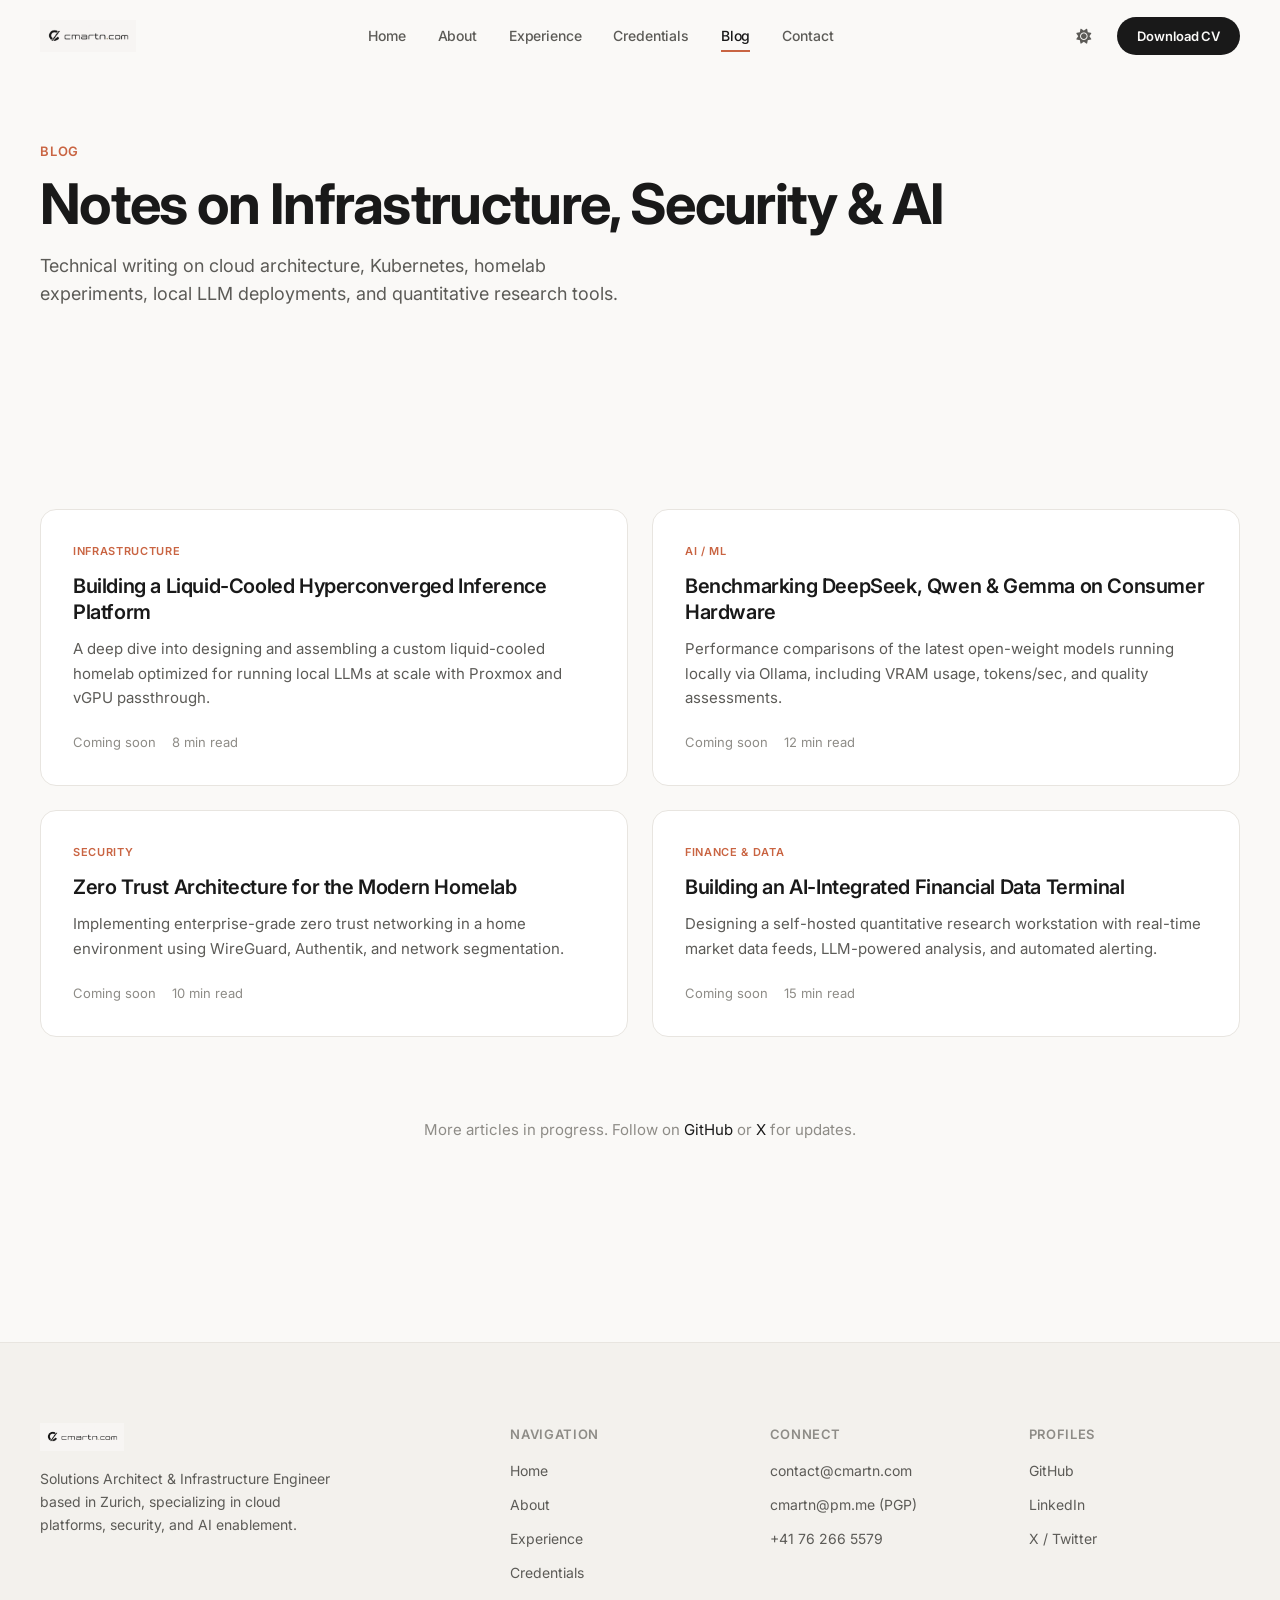
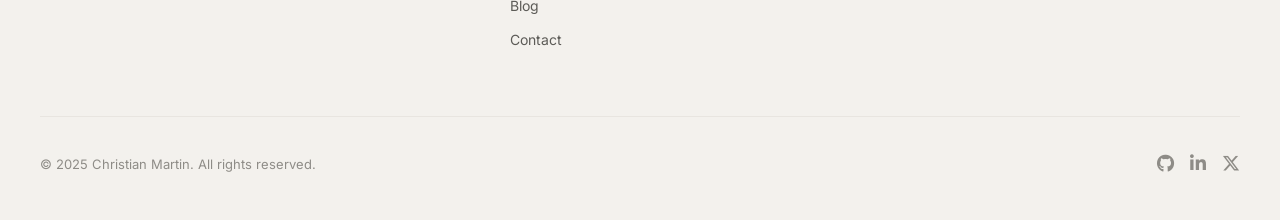
==== blog.html @ 57511dc2 "Rebuild site with Anthropic-inspired design system and Gruvbox dark mode Complete architectural rebu" ====
<!DOCTYPE html>
<html lang="en" data-theme="light">
<head>
    <meta charset="UTF-8">
    <meta name="viewport" content="width=device-width, initial-scale=1.0">
    <title>Blog — Christian Martin</title>
    <meta name="description" content="Technical writing on cloud infrastructure, Kubernetes, cybersecurity, homelabs, and AI/ML engineering by Christian Martin.">
    <meta property="og:title" content="Blog — Christian Martin">
    <meta property="og:description" content="Technical writing on cloud infrastructure, Kubernetes, cybersecurity, and AI/ML engineering.">
    <meta property="og:type" content="website">
    <link rel="icon" type="image/png" href="img/brand-2.png">
    <link rel="preconnect" href="https://fonts.googleapis.com">
    <link rel="preconnect" href="https://fonts.gstatic.com" crossorigin>
    <link href="https://fonts.googleapis.com/css2?family=Inter:wght@400;500;600;700&display=swap" rel="stylesheet">
    <link rel="stylesheet" href="https://cdnjs.cloudflare.com/ajax/libs/font-awesome/6.5.1/css/all.min.css" integrity="sha512-DTOQO9RWCH3ppGqcWaEA1BIZOC6xxalwEsw9c2QQeAIftl+Vegovlnee1c9QX4TctnWMn13TZye+giMm8e2LwA==" crossorigin="anonymous" referrerpolicy="no-referrer">
    <link rel="stylesheet" href="styles/styles.css">
    <style>
        .blog-hero {
            padding: 140px 24px 80px;
            background: var(--bg-hero);
            transition: background-color var(--transition);
        }
        .blog-hero-container {
            max-width: var(--max-width);
            margin: 0 auto;
        }
        .blog-hero-label {
            font-size: 13px;
            font-weight: 600;
            color: var(--accent);
            letter-spacing: 0.06em;
            text-transform: uppercase;
            margin-bottom: 12px;
        }
        .blog-hero-title {
            font-size: clamp(36px, 5vw, 56px);
            font-weight: 700;
            line-height: 1.1;
            letter-spacing: -0.03em;
            color: var(--text-primary);
            margin-bottom: 16px;
        }
        .blog-hero-desc {
            font-size: 18px;
            line-height: 1.6;
            color: var(--text-secondary);
            max-width: 600px;
        }
        .blog-grid {
            display: grid;
            grid-template-columns: repeat(2, 1fr);
            gap: 24px;
        }
        .blog-card {
            background: var(--card-bg);
            border: 1px solid var(--border);
            border-radius: var(--radius-lg);
            padding: 32px;
            transition: box-shadow var(--transition), transform var(--transition),
                        background-color var(--transition), border-color var(--transition);
            display: flex;
            flex-direction: column;
        }
        .blog-card:hover {
            box-shadow: var(--card-shadow-hover);
            transform: translateY(-2px);
        }
        .blog-card-tag {
            font-size: 11px;
            font-weight: 600;
            color: var(--accent);
            text-transform: uppercase;
            letter-spacing: 0.06em;
            margin-bottom: 12px;
        }
        .blog-card-title {
            font-size: 20px;
            font-weight: 600;
            line-height: 1.3;
            letter-spacing: -0.02em;
            color: var(--text-primary);
            margin-bottom: 12px;
        }
        .blog-card-excerpt {
            font-size: 15px;
            line-height: 1.65;
            color: var(--text-secondary);
            margin-bottom: 20px;
            flex: 1;
        }
        .blog-card-meta {
            font-size: 13px;
            color: var(--text-tertiary);
            display: flex;
            gap: 16px;
        }
        .blog-coming-soon {
            text-align: center;
            padding: 80px 24px;
            color: var(--text-tertiary);
            font-size: 15px;
        }
        @media (max-width: 768px) {
            .blog-grid { grid-template-columns: 1fr; }
        }
    </style>
</head>
<body>
    <div class="scroll-progress" id="scrollProgress"></div>

    <nav class="nav scrolled" id="nav">
        <div class="nav-container">
            <a class="nav-logo" href="index.html" aria-label="Home">
                <img class="logo-full" src="img/brand-1.png" alt="cmartn.com" width="180" height="40">
                <img class="logo-mark" src="img/brand-2.png" alt="cmartn" width="36" height="36">
            </a>
            <div class="nav-links" id="navLinks">
                <a href="index.html" class="nav-link">Home</a>
                <a href="index.html#about" class="nav-link">About</a>
                <a href="index.html#experience" class="nav-link">Experience</a>
                <a href="index.html#certifications" class="nav-link">Credentials</a>
                <a href="blog.html" class="nav-link active">Blog</a>
                <a href="index.html#contact" class="nav-link">Contact</a>
            </div>
            <div class="nav-actions">
                <button class="theme-toggle" id="themeToggle" type="button" aria-label="Toggle dark mode">
                    <i class="fa-solid fa-sun theme-icon-light"></i>
                    <i class="fa-solid fa-moon theme-icon-dark"></i>
                </button>
                <a href="img/ResumeChristian.docx-3.pdf" class="nav-cta" download="Christian_Martin_CV.pdf">
                    Download CV
                </a>
            </div>
            <button class="nav-hamburger" id="hamburger" type="button" aria-label="Toggle navigation menu" aria-expanded="false">
                <span></span><span></span><span></span>
            </button>
        </div>
    </nav>

    <div class="mobile-menu" id="mobileMenu">
        <div class="mobile-menu-inner">
            <a href="index.html" class="mobile-link">Home</a>
            <a href="index.html#about" class="mobile-link">About</a>
            <a href="index.html#experience" class="mobile-link">Experience</a>
            <a href="index.html#certifications" class="mobile-link">Credentials</a>
            <a href="blog.html" class="mobile-link">Blog</a>
            <a href="index.html#contact" class="mobile-link">Contact</a>
        </div>
    </div>

    <main>
        <section class="blog-hero">
            <div class="blog-hero-container">
                <div class="blog-hero-label reveal">Blog</div>
                <h1 class="blog-hero-title reveal">Notes on Infrastructure, Security &amp; AI</h1>
                <p class="blog-hero-desc reveal">
                    Technical writing on cloud architecture, Kubernetes, homelab experiments,
                    local LLM deployments, and quantitative research tools.
                </p>
            </div>
        </section>

        <section class="section">
            <div class="section-container">
                <div class="blog-grid">
                    <article class="blog-card reveal">
                        <span class="blog-card-tag">Infrastructure</span>
                        <h2 class="blog-card-title">Building a Liquid-Cooled Hyperconverged Inference Platform</h2>
                        <p class="blog-card-excerpt">
                            A deep dive into designing and assembling a custom liquid-cooled homelab
                            optimized for running local LLMs at scale with Proxmox and vGPU passthrough.
                        </p>
                        <div class="blog-card-meta">
                            <span>Coming soon</span>
                            <span>8 min read</span>
                        </div>
                    </article>

                    <article class="blog-card reveal">
                        <span class="blog-card-tag">AI / ML</span>
                        <h2 class="blog-card-title">Benchmarking DeepSeek, Qwen &amp; Gemma on Consumer Hardware</h2>
                        <p class="blog-card-excerpt">
                            Performance comparisons of the latest open-weight models running locally
                            via Ollama, including VRAM usage, tokens/sec, and quality assessments.
                        </p>
                        <div class="blog-card-meta">
                            <span>Coming soon</span>
                            <span>12 min read</span>
                        </div>
                    </article>

                    <article class="blog-card reveal">
                        <span class="blog-card-tag">Security</span>
                        <h2 class="blog-card-title">Zero Trust Architecture for the Modern Homelab</h2>
                        <p class="blog-card-excerpt">
                            Implementing enterprise-grade zero trust networking in a home environment
                            using WireGuard, Authentik, and network segmentation.
                        </p>
                        <div class="blog-card-meta">
                            <span>Coming soon</span>
                            <span>10 min read</span>
                        </div>
                    </article>

                    <article class="blog-card reveal">
                        <span class="blog-card-tag">Finance &amp; Data</span>
                        <h2 class="blog-card-title">Building an AI-Integrated Financial Data Terminal</h2>
                        <p class="blog-card-excerpt">
                            Designing a self-hosted quantitative research workstation with real-time
                            market data feeds, LLM-powered analysis, and automated alerting.
                        </p>
                        <div class="blog-card-meta">
                            <span>Coming soon</span>
                            <span>15 min read</span>
                        </div>
                    </article>
                </div>

                <p class="blog-coming-soon">
                    More articles in progress. Follow on
                    <a href="https://github.com/cmartinio" class="contact-link" target="_blank" rel="noopener noreferrer">GitHub</a>
                    or <a href="https://twitter.com/cmartn_" class="contact-link" target="_blank" rel="noopener noreferrer">X</a>
                    for updates.
                </p>
            </div>
        </section>
    </main>

    <footer class="footer">
        <div class="footer-container">
            <div class="footer-grid">
                <div class="footer-brand">
                    <img src="img/brand-1.png" alt="cmartn.com" class="footer-logo" width="180" height="45">
                    <p class="footer-tagline">
                        Solutions Architect &amp; Infrastructure Engineer based in Zurich,
                        specializing in cloud platforms, security, and AI enablement.
                    </p>
                </div>
                <div class="footer-col">
                    <h4>Navigation</h4>
                    <a href="index.html">Home</a>
                    <a href="index.html#about">About</a>
                    <a href="index.html#experience">Experience</a>
                    <a href="index.html#certifications">Credentials</a>
                    <a href="blog.html">Blog</a>
                    <a href="index.html#contact">Contact</a>
                </div>
                <div class="footer-col">
                    <h4>Connect</h4>
                    <a href="mailto:contact@cmartn.com">contact@cmartn.com</a>
                    <a href="mailto:cmartn@pm.me">cmartn@pm.me (PGP)</a>
                    <a href="tel:+41762665579">+41 76 266 5579</a>
                </div>
                <div class="footer-col">
                    <h4>Profiles</h4>
                    <a href="https://github.com/cmartinio" target="_blank" rel="noopener noreferrer">GitHub</a>
                    <a href="https://linkedin.com/in/cmartinio" target="_blank" rel="noopener noreferrer">LinkedIn</a>
                    <a href="https://twitter.com/cmartn_" target="_blank" rel="noopener noreferrer">X / Twitter</a>
                </div>
            </div>
            <div class="footer-bottom">
                <span>&copy; 2025 Christian Martin. All rights reserved.</span>
                <div class="footer-social">
                    <a href="https://github.com/cmartinio" target="_blank" rel="noopener noreferrer" aria-label="GitHub"><i class="fa-brands fa-github"></i></a>
                    <a href="https://linkedin.com/in/cmartinio" target="_blank" rel="noopener noreferrer" aria-label="LinkedIn"><i class="fa-brands fa-linkedin-in"></i></a>
                    <a href="https://twitter.com/cmartn_" target="_blank" rel="noopener noreferrer" aria-label="X"><i class="fa-brands fa-x-twitter"></i></a>
                </div>
            </div>
        </div>
    </footer>

    <button class="back-to-top" id="backToTop" type="button" aria-label="Back to top">
        <i class="fa-solid fa-arrow-up"></i>
    </button>

    <script src="app.js"></script>
</body>
</html>
---- styles/styles.css ----
/* ============================================================
   CMARTN.COM — Design System
   Inspired by Anthropic.com
   Light mode (default) + Gruvbox Dark mode
   ============================================================ */

/* --- Reset --- */
*, *::before, *::after { margin: 0; padding: 0; box-sizing: border-box; }

/* --- Custom Properties: Light Mode (Default) --- */
:root {
    --bg-primary: #faf9f7;
    --bg-secondary: #ffffff;
    --bg-tertiary: #f3f1ed;
    --bg-hero: #faf9f7;
    --text-primary: #191919;
    --text-secondary: #5c5b57;
    --text-tertiary: #8e8c87;
    --border: #e8e5e0;
    --border-light: #f0ede8;
    --accent: #c96442;
    --accent-hover: #a8523a;
    --accent-subtle: rgba(201, 100, 66, 0.08);
    --nav-bg: rgba(250, 249, 247, 0.82);
    --nav-border: rgba(0, 0, 0, 0.06);
    --card-bg: #ffffff;
    --card-shadow: 0 1px 3px rgba(0,0,0,0.04);
    --card-shadow-hover: 0 12px 40px rgba(0,0,0,0.08);
    --tag-bg: #f3f1ed;
    --tag-text: #5c5b57;
    --input-bg: #ffffff;
    --input-border: #e0ddd8;
    --code-bg: #f5f3ef;
    --scrollbar-track: #f3f1ed;
    --scrollbar-thumb: #d0cdc7;
    --transition-fast: 0.15s ease;
    --transition: 0.3s ease;
    --transition-slow: 0.5s ease;
    --max-width: 1200px;
    --section-py: 120px;
    --font-primary: 'Inter', -apple-system, BlinkMacSystemFont, 'Segoe UI', Roboto, sans-serif;
    --font-mono: 'SF Mono', 'Fira Code', 'Consolas', monospace;
    --radius-sm: 6px;
    --radius: 10px;
    --radius-lg: 16px;
    --radius-pill: 999px;
}

/* --- Custom Properties: Gruvbox Dark Mode --- */
[data-theme="dark"] {
    --bg-primary: #282828;
    --bg-secondary: #3c3836;
    --bg-tertiary: #32302f;
    --bg-hero: #1d2021;
    --text-primary: #ebdbb2;
    --text-secondary: #a89984;
    --text-tertiary: #7c6f64;
    --border: #504945;
    --border-light: #3c3836;
    --accent: #d79921;
    --accent-hover: #fabd2f;
    --accent-subtle: rgba(215, 153, 33, 0.1);
    --nav-bg: rgba(29, 32, 33, 0.88);
    --nav-border: rgba(235, 219, 178, 0.08);
    --card-bg: #3c3836;
    --card-shadow: 0 1px 3px rgba(0,0,0,0.3);
    --card-shadow-hover: 0 12px 40px rgba(0,0,0,0.4);
    --tag-bg: #504945;
    --tag-text: #d5c4a1;
    --input-bg: #3c3836;
    --input-border: #504945;
    --code-bg: #32302f;
    --scrollbar-track: #3c3836;
    --scrollbar-thumb: #665c54;
}

/* --- Base --- */
html {
    scroll-behavior: smooth;
    scroll-padding-top: 80px;
    -webkit-text-size-adjust: 100%;
}

body {
    font-family: var(--font-primary);
    font-size: 16px;
    line-height: 1.7;
    color: var(--text-primary);
    background-color: var(--bg-primary);
    transition: background-color var(--transition), color var(--transition);
    overflow-x: hidden;
    -webkit-font-smoothing: antialiased;
    -moz-osx-font-smoothing: grayscale;
}

::selection {
    background: var(--accent);
    color: #fff;
}

::-webkit-scrollbar { width: 8px; }
::-webkit-scrollbar-track { background: var(--scrollbar-track); }
::-webkit-scrollbar-thumb { background: var(--scrollbar-thumb); border-radius: 4px; }

img { max-width: 100%; height: auto; display: block; }
a { color: inherit; text-decoration: none; }
ul, ol { list-style: none; }
button { cursor: pointer; border: none; background: none; font-family: inherit; }
input, textarea { font-family: inherit; font-size: inherit; }

/* --- Scroll Progress Bar --- */
.scroll-progress {
    position: fixed;
    top: 0;
    left: 0;
    height: 2px;
    width: 0%;
    background: var(--accent);
    z-index: 10001;
    transition: none;
}

/* ============================================================
   NAVIGATION
   ============================================================ */
.nav {
    position: fixed;
    top: 0;
    left: 0;
    right: 0;
    z-index: 10000;
    padding: 0 24px;
    transition: background-color var(--transition), box-shadow var(--transition), padding var(--transition);
}

.nav.scrolled {
    background-color: var(--nav-bg);
    backdrop-filter: blur(20px);
    -webkit-backdrop-filter: blur(20px);
    box-shadow: 0 1px 0 var(--nav-border);
}

.nav-container {
    max-width: var(--max-width);
    margin: 0 auto;
    display: flex;
    align-items: center;
    justify-content: space-between;
    height: 72px;
    transition: height var(--transition);
}

.nav.scrolled .nav-container {
    height: 60px;
}

.nav-logo {
    display: flex;
    align-items: center;
    flex-shrink: 0;
    position: relative;
    height: 40px;
}

.nav-logo .logo-full {
    height: 32px;
    width: auto;
    opacity: 1;
    transition: opacity var(--transition);
}

.nav-logo .logo-mark {
    height: 32px;
    width: auto;
    position: absolute;
    left: 0;
    opacity: 0;
    transition: opacity var(--transition);
}

.nav.scrolled .nav-logo .logo-full {
    opacity: 0;
    pointer-events: none;
}

.nav.scrolled .nav-logo .logo-mark {
    opacity: 1;
}

.nav-links {
    display: flex;
    align-items: center;
    gap: 32px;
}

.nav-link {
    font-size: 14px;
    font-weight: 500;
    color: var(--text-secondary);
    transition: color var(--transition-fast);
    letter-spacing: -0.01em;
    position: relative;
}

.nav-link::after {
    content: '';
    position: absolute;
    bottom: -4px;
    left: 0;
    width: 0;
    height: 1.5px;
    background: var(--accent);
    transition: width var(--transition);
}

.nav-link:hover,
.nav-link.active {
    color: var(--text-primary);
}

.nav-link.active::after,
.nav-link:hover::after {
    width: 100%;
}

.nav-actions {
    display: flex;
    align-items: center;
    gap: 16px;
}

.theme-toggle {
    width: 36px;
    height: 36px;
    border-radius: var(--radius-pill);
    display: flex;
    align-items: center;
    justify-content: center;
    color: var(--text-secondary);
    transition: color var(--transition-fast), background var(--transition-fast);
    font-size: 15px;
    position: relative;
}

.theme-toggle:hover {
    color: var(--text-primary);
    background: var(--tag-bg);
}

.theme-icon-dark { display: none; }
[data-theme="dark"] .theme-icon-light { display: none; }
[data-theme="dark"] .theme-icon-dark { display: inline; }

.nav-cta {
    font-size: 13px;
    font-weight: 600;
    padding: 8px 20px;
    border-radius: var(--radius-pill);
    background: var(--text-primary);
    color: var(--bg-primary);
    transition: opacity var(--transition-fast);
    letter-spacing: -0.01em;
}

.nav-cta:hover {
    opacity: 0.85;
}

/* Hamburger */
.nav-hamburger {
    display: none;
    flex-direction: column;
    justify-content: center;
    gap: 5px;
    width: 36px;
    height: 36px;
    padding: 6px;
    z-index: 10002;
}

.nav-hamburger span {
    display: block;
    height: 2px;
    width: 100%;
    background: var(--text-primary);
    border-radius: 2px;
    transition: transform var(--transition), opacity var(--transition);
}

.nav-hamburger.open span:nth-child(1) {
    transform: translateY(7px) rotate(45deg);
}
.nav-hamburger.open span:nth-child(2) {
    opacity: 0;
}
.nav-hamburger.open span:nth-child(3) {
    transform: translateY(-7px) rotate(-45deg);
}

/* Mobile Menu */
.mobile-menu {
    position: fixed;
    top: 0;
    left: 0;
    right: 0;
    bottom: 0;
    background: var(--bg-primary);
    z-index: 9999;
    display: flex;
    align-items: center;
    justify-content: center;
    opacity: 0;
    pointer-events: none;
    transition: opacity var(--transition);
}

.mobile-menu.open {
    opacity: 1;
    pointer-events: auto;
}

.mobile-menu-inner {
    display: flex;
    flex-direction: column;
    align-items: center;
    gap: 24px;
}

.mobile-link {
    font-size: 24px;
    font-weight: 600;
    color: var(--text-primary);
    letter-spacing: -0.02em;
    transition: color var(--transition-fast);
}

.mobile-link:hover {
    color: var(--accent);
}

.mobile-divider {
    width: 40px;
    height: 1px;
    background: var(--border);
}

/* ============================================================
   HERO
   ============================================================ */
.hero {
    min-height: 100vh;
    display: flex;
    align-items: center;
    justify-content: center;
    position: relative;
    background: var(--bg-hero);
    padding: 120px 24px 80px;
    transition: background-color var(--transition);
}

.hero-container {
    max-width: 800px;
    text-align: center;
}

.hero-label {
    font-size: 14px;
    font-weight: 500;
    color: var(--text-tertiary);
    letter-spacing: 0.06em;
    text-transform: uppercase;
    margin-bottom: 24px;
}

.hero-title {
    font-size: clamp(48px, 8vw, 80px);
    font-weight: 700;
    line-height: 1.05;
    letter-spacing: -0.035em;
    color: var(--text-primary);
    margin-bottom: 24px;
}

.hero-subtitle {
    font-size: clamp(17px, 2.2vw, 20px);
    line-height: 1.6;
    color: var(--text-secondary);
    max-width: 600px;
    margin: 0 auto 48px;
}

.hero-stats {
    display: flex;
    justify-content: center;
    gap: 48px;
    margin-bottom: 48px;
    flex-wrap: wrap;
}

.hero-stat {
    text-align: center;
}

.hero-stat-number {
    font-size: 36px;
    font-weight: 700;
    color: var(--text-primary);
    letter-spacing: -0.03em;
    line-height: 1;
}

.hero-stat-plus {
    font-size: 24px;
    font-weight: 600;
    color: var(--accent);
}

.hero-stat-label {
    display: block;
    font-size: 13px;
    color: var(--text-tertiary);
    margin-top: 6px;
    letter-spacing: -0.01em;
}

.hero-actions {
    display: flex;
    justify-content: center;
    gap: 16px;
    flex-wrap: wrap;
}

.hero-scroll-hint {
    position: absolute;
    bottom: 40px;
    left: 50%;
    transform: translateX(-50%);
}

.scroll-line {
    width: 1px;
    height: 48px;
    background: linear-gradient(to bottom, var(--border), transparent);
    animation: scrollPulse 2s ease-in-out infinite;
}

@keyframes scrollPulse {
    0%, 100% { opacity: 0.4; transform: scaleY(1); }
    50% { opacity: 1; transform: scaleY(1.2); }
}

/* ============================================================
   BUTTONS
   ============================================================ */
.btn {
    display: inline-flex;
    align-items: center;
    justify-content: center;
    gap: 8px;
    font-size: 15px;
    font-weight: 600;
    padding: 14px 32px;
    border-radius: var(--radius-pill);
    transition: all var(--transition-fast);
    letter-spacing: -0.01em;
    cursor: pointer;
    border: none;
}

.btn-primary {
    background: var(--text-primary);
    color: var(--bg-primary);
}

.btn-primary:hover {
    opacity: 0.88;
    transform: translateY(-1px);
}

.btn-outline {
    background: transparent;
    color: var(--text-primary);
    box-shadow: inset 0 0 0 1.5px var(--border);
}

.btn-outline:hover {
    box-shadow: inset 0 0 0 1.5px var(--text-primary);
    transform: translateY(-1px);
}

.btn-full {
    width: 100%;
}

/* ============================================================
   SECTIONS
   ============================================================ */
.section {
    padding: var(--section-py) 24px;
    background: var(--bg-primary);
    transition: background-color var(--transition);
}

.section-alt {
    background: var(--bg-tertiary);
}

.section-container {
    max-width: var(--max-width);
    margin: 0 auto;
}

.section-header {
    margin-bottom: 64px;
}

.section-label {
    display: inline-block;
    font-size: 13px;
    font-weight: 600;
    color: var(--accent);
    letter-spacing: 0.06em;
    text-transform: uppercase;
    margin-bottom: 12px;
}

.section-title {
    font-size: clamp(32px, 5vw, 48px);
    font-weight: 700;
    line-height: 1.1;
    letter-spacing: -0.03em;
    color: var(--text-primary);
}

.section-desc {
    font-size: 17px;
    color: var(--text-secondary);
    max-width: 600px;
    margin-top: 16px;
    line-height: 1.6;
}

/* ============================================================
   ABOUT
   ============================================================ */
.about-grid {
    display: grid;
    grid-template-columns: 1fr 1fr;
    gap: 48px;
    margin-bottom: 80px;
}

.about-text p {
    font-size: 17px;
    line-height: 1.75;
    color: var(--text-secondary);
    margin-bottom: 20px;
}

.about-text p:last-child { margin-bottom: 0; }

.focus-card {
    background: var(--card-bg);
    border: 1px solid var(--border);
    border-radius: var(--radius-lg);
    padding: 36px;
    transition: box-shadow var(--transition), background-color var(--transition), border-color var(--transition);
}

.focus-card:hover {
    box-shadow: var(--card-shadow-hover);
}

.focus-card h3 {
    font-size: 18px;
    font-weight: 600;
    letter-spacing: -0.02em;
    margin-bottom: 12px;
    color: var(--text-primary);
}

.focus-card p {
    font-size: 15px;
    line-height: 1.7;
    color: var(--text-secondary);
}

/* Skills */
.skills-section { margin-top: 0; }

.skills-heading {
    font-size: 20px;
    font-weight: 600;
    letter-spacing: -0.02em;
    margin-bottom: 32px;
    color: var(--text-primary);
}

.skills-grid {
    display: grid;
    grid-template-columns: repeat(3, 1fr);
    gap: 32px;
}

.skill-group-title {
    font-size: 13px;
    font-weight: 600;
    color: var(--text-tertiary);
    text-transform: uppercase;
    letter-spacing: 0.05em;
    margin-bottom: 12px;
}

.skill-tags {
    display: flex;
    flex-wrap: wrap;
    gap: 8px;
}

.skill-tag {
    font-size: 13px;
    font-weight: 500;
    padding: 6px 14px;
    border-radius: var(--radius-pill);
    background: var(--tag-bg);
    color: var(--tag-text);
    transition: background var(--transition-fast), color var(--transition-fast);
    letter-spacing: -0.01em;
}

.skill-tag:hover {
    background: var(--accent-subtle);
    color: var(--accent);
}

/* ============================================================
   EXPERIENCE TIMELINE
   ============================================================ */
.timeline {
    display: flex;
    flex-direction: column;
    gap: 24px;
}

.timeline-entry {
    display: grid;
    grid-template-columns: 200px 1fr;
    gap: 32px;
    align-items: start;
}

.timeline-date {
    font-size: 14px;
    font-weight: 500;
    color: var(--text-tertiary);
    padding-top: 28px;
    letter-spacing: -0.01em;
    white-space: nowrap;
}

.timeline-card {
    background: var(--card-bg);
    border: 1px solid var(--border);
    border-radius: var(--radius-lg);
    padding: 32px;
    transition: box-shadow var(--transition), transform var(--transition), background-color var(--transition), border-color var(--transition);
}

.timeline-card:hover {
    box-shadow: var(--card-shadow-hover);
    transform: translateY(-2px);
}

.timeline-role {
    font-size: 20px;
    font-weight: 600;
    letter-spacing: -0.02em;
    color: var(--text-primary);
    margin-bottom: 4px;
}

.timeline-company {
    font-size: 14px;
    font-weight: 500;
    color: var(--text-tertiary);
    margin-bottom: 16px;
    letter-spacing: -0.01em;
}

.timeline-desc {
    font-size: 15px;
    line-height: 1.7;
    color: var(--text-secondary);
    margin-bottom: 16px;
}

.timeline-highlights {
    list-style: none;
    margin-bottom: 20px;
}

.timeline-highlights li {
    position: relative;
    padding-left: 16px;
    font-size: 14px;
    line-height: 1.65;
    color: var(--text-secondary);
    margin-bottom: 8px;
}

.timeline-highlights li::before {
    content: '';
    position: absolute;
    left: 0;
    top: 9px;
    width: 4px;
    height: 4px;
    border-radius: 50%;
    background: var(--accent);
}

.timeline-tech {
    display: flex;
    flex-wrap: wrap;
    gap: 6px;
}

.timeline-tech span {
    font-size: 12px;
    font-weight: 500;
    padding: 4px 10px;
    border-radius: var(--radius-pill);
    background: var(--tag-bg);
    color: var(--tag-text);
    letter-spacing: -0.01em;
    transition: background var(--transition-fast), color var(--transition-fast);
}

/* ============================================================
   CERTIFICATIONS
   ============================================================ */
.certs-grid {
    display: grid;
    grid-template-columns: repeat(2, 1fr);
    gap: 16px;
    margin-bottom: 80px;
}

.cert-card {
    background: var(--card-bg);
    border: 1px solid var(--border);
    border-radius: var(--radius-lg);
    padding: 28px 32px;
    transition: box-shadow var(--transition), transform var(--transition), background-color var(--transition), border-color var(--transition);
}

.cert-card:hover {
    box-shadow: var(--card-shadow-hover);
    transform: translateY(-2px);
}

.cert-issuer {
    font-size: 12px;
    font-weight: 600;
    color: var(--accent);
    text-transform: uppercase;
    letter-spacing: 0.06em;
    display: block;
    margin-bottom: 8px;
}

.cert-name {
    font-size: 17px;
    font-weight: 600;
    line-height: 1.35;
    letter-spacing: -0.02em;
    color: var(--text-primary);
    margin-bottom: 8px;
}

.cert-date {
    font-size: 13px;
    color: var(--text-tertiary);
}

/* Training */
.training-heading {
    font-size: 20px;
    font-weight: 600;
    letter-spacing: -0.02em;
    margin-bottom: 32px;
    color: var(--text-primary);
}

.training-grid {
    display: grid;
    grid-template-columns: repeat(3, 1fr);
    gap: 16px;
}

.training-card {
    background: var(--card-bg);
    border: 1px solid var(--border);
    border-radius: var(--radius-lg);
    padding: 24px 28px;
    transition: box-shadow var(--transition), transform var(--transition), background-color var(--transition), border-color var(--transition);
}

.training-card:hover {
    box-shadow: var(--card-shadow-hover);
    transform: translateY(-2px);
}

.training-org {
    font-size: 11px;
    font-weight: 600;
    color: var(--accent);
    text-transform: uppercase;
    letter-spacing: 0.06em;
    display: block;
    margin-bottom: 8px;
}

.training-card h4 {
    font-size: 15px;
    font-weight: 600;
    letter-spacing: -0.015em;
    color: var(--text-primary);
    margin-bottom: 8px;
    line-height: 1.35;
}

.training-card p {
    font-size: 13px;
    line-height: 1.6;
    color: var(--text-secondary);
    margin-bottom: 12px;
}

.training-date {
    font-size: 12px;
    color: var(--text-tertiary);
}

/* ============================================================
   EDUCATION
   ============================================================ */
.edu-grid {
    display: grid;
    grid-template-columns: repeat(2, 1fr);
    gap: 24px;
}

.edu-card {
    background: var(--card-bg);
    border: 1px solid var(--border);
    border-radius: var(--radius-lg);
    padding: 32px;
    transition: box-shadow var(--transition), background-color var(--transition), border-color var(--transition);
}

.edu-year {
    font-size: 13px;
    font-weight: 600;
    color: var(--accent);
    display: inline-block;
    margin-bottom: 12px;
}

.edu-card h3 {
    font-size: 18px;
    font-weight: 600;
    letter-spacing: -0.02em;
    color: var(--text-primary);
    margin-bottom: 4px;
}

.edu-card h4 {
    font-size: 14px;
    font-weight: 500;
    color: var(--text-tertiary);
    margin-bottom: 12px;
}

.edu-card p {
    font-size: 14px;
    line-height: 1.65;
    color: var(--text-secondary);
}

/* ============================================================
   CONTACT
   ============================================================ */
.contact-grid {
    display: grid;
    grid-template-columns: 1fr 1fr;
    gap: 64px;
}

.contact-info {
    display: flex;
    flex-direction: column;
    gap: 24px;
}

.contact-item {
    display: flex;
    flex-direction: column;
    gap: 2px;
}

.contact-label {
    font-size: 12px;
    font-weight: 600;
    color: var(--text-tertiary);
    text-transform: uppercase;
    letter-spacing: 0.06em;
}

.contact-value {
    font-size: 16px;
    color: var(--text-primary);
}

.contact-link {
    color: var(--text-primary);
    transition: color var(--transition-fast);
    text-decoration: none;
}

.contact-link:hover {
    color: var(--accent);
}

.pgp-badge {
    display: inline-block;
    font-size: 11px;
    font-weight: 600;
    padding: 2px 8px;
    border-radius: var(--radius-pill);
    background: var(--accent-subtle);
    color: var(--accent);
    margin-left: 8px;
    letter-spacing: 0.03em;
    transition: background var(--transition-fast);
}

.pgp-badge:hover {
    background: var(--accent);
    color: #fff;
}

/* Contact Form */
.contact-form {
    display: flex;
    flex-direction: column;
    gap: 20px;
}

.form-row {
    display: grid;
    grid-template-columns: 1fr 1fr;
    gap: 16px;
}

.form-group {
    display: flex;
    flex-direction: column;
    gap: 6px;
}

.form-group label {
    font-size: 13px;
    font-weight: 600;
    color: var(--text-tertiary);
    letter-spacing: -0.01em;
}

.form-group input,
.form-group textarea {
    padding: 12px 16px;
    border: 1px solid var(--input-border);
    border-radius: var(--radius);
    background: var(--input-bg);
    color: var(--text-primary);
    font-size: 15px;
    transition: border-color var(--transition-fast), box-shadow var(--transition-fast), background-color var(--transition);
    outline: none;
}

.form-group input::placeholder,
.form-group textarea::placeholder {
    color: var(--text-tertiary);
}

.form-group input:focus,
.form-group textarea:focus {
    border-color: var(--accent);
    box-shadow: 0 0 0 3px var(--accent-subtle);
}

.form-group textarea {
    resize: vertical;
    min-height: 120px;
}

/* ============================================================
   FOOTER
   ============================================================ */
.footer {
    background: var(--bg-tertiary);
    padding: 80px 24px 40px;
    border-top: 1px solid var(--border);
    transition: background-color var(--transition), border-color var(--transition);
}

.footer-container {
    max-width: var(--max-width);
    margin: 0 auto;
}

.footer-grid {
    display: grid;
    grid-template-columns: 2fr 1fr 1fr 1fr;
    gap: 48px;
    margin-bottom: 64px;
}

.footer-logo {
    height: 28px;
    width: auto;
    margin-bottom: 16px;
}

.footer-tagline {
    font-size: 14px;
    line-height: 1.65;
    color: var(--text-secondary);
    max-width: 300px;
}

.footer-col {
    display: flex;
    flex-direction: column;
    gap: 10px;
}

.footer-col h4 {
    font-size: 13px;
    font-weight: 600;
    color: var(--text-tertiary);
    text-transform: uppercase;
    letter-spacing: 0.05em;
    margin-bottom: 4px;
}

.footer-col a {
    font-size: 14px;
    color: var(--text-secondary);
    transition: color var(--transition-fast);
}

.footer-col a:hover {
    color: var(--text-primary);
}

.footer-bottom {
    display: flex;
    align-items: center;
    justify-content: space-between;
    padding-top: 32px;
    border-top: 1px solid var(--border);
}

.footer-bottom span {
    font-size: 13px;
    color: var(--text-tertiary);
}

.footer-social {
    display: flex;
    gap: 16px;
}

.footer-social a {
    font-size: 18px;
    color: var(--text-tertiary);
    transition: color var(--transition-fast);
}

.footer-social a:hover {
    color: var(--text-primary);
}

/* ============================================================
   BACK TO TOP
   ============================================================ */
.back-to-top {
    position: fixed;
    bottom: 32px;
    right: 32px;
    width: 44px;
    height: 44px;
    border-radius: var(--radius-pill);
    background: var(--card-bg);
    color: var(--text-primary);
    border: 1px solid var(--border);
    display: flex;
    align-items: center;
    justify-content: center;
    font-size: 16px;
    opacity: 0;
    pointer-events: none;
    transform: translateY(12px);
    transition: opacity var(--transition), transform var(--transition), background var(--transition-fast), border-color var(--transition);
    z-index: 100;
    box-shadow: var(--card-shadow);
}

.back-to-top.visible {
    opacity: 1;
    pointer-events: auto;
    transform: translateY(0);
}

.back-to-top:hover {
    background: var(--text-primary);
    color: var(--bg-primary);
    border-color: var(--text-primary);
}

/* ============================================================
   REVEAL ANIMATIONS
   ============================================================ */
.reveal {
    opacity: 0;
    transform: translateY(24px);
    transition: opacity 0.6s ease, transform 0.6s ease;
}

.reveal.visible {
    opacity: 1;
    transform: translateY(0);
}

/* Stagger children */
.reveal:nth-child(2) { transition-delay: 0.1s; }
.reveal:nth-child(3) { transition-delay: 0.2s; }
.reveal:nth-child(4) { transition-delay: 0.3s; }

/* ============================================================
   RESPONSIVE
   ============================================================ */
@media (max-width: 1024px) {
    :root { --section-py: 80px; }

    .about-grid { grid-template-columns: 1fr; gap: 32px; }
    .skills-grid { grid-template-columns: repeat(2, 1fr); }
    .certs-grid { grid-template-columns: 1fr; }
    .training-grid { grid-template-columns: repeat(2, 1fr); }
    .footer-grid { grid-template-columns: 2fr 1fr 1fr; }
    .footer-grid .footer-brand { grid-column: 1 / -1; }
    .contact-grid { grid-template-columns: 1fr; gap: 48px; }

    .timeline-entry {
        grid-template-columns: 1fr;
        gap: 8px;
    }
    .timeline-date {
        padding-top: 0;
    }
}

@media (max-width: 768px) {
    :root { --section-py: 64px; }

    .nav-links,
    .nav-actions .nav-cta {
        display: none;
    }

    .nav-hamburger {
        display: flex;
    }

    .nav-actions {
        gap: 8px;
    }

    .hero {
        padding: 100px 24px 60px;
        min-height: auto;
    }

    .hero-stats {
        gap: 32px;
    }

    .hero-stat-number {
        font-size: 28px;
    }

    .hero-scroll-hint { display: none; }

    .skills-grid {
        grid-template-columns: 1fr;
        gap: 24px;
    }

    .edu-grid {
        grid-template-columns: 1fr;
    }

    .training-grid {
        grid-template-columns: 1fr;
    }

    .form-row {
        grid-template-columns: 1fr;
    }

    .footer-grid {
        grid-template-columns: 1fr 1fr;
        gap: 32px;
    }

    .footer-bottom {
        flex-direction: column;
        gap: 16px;
        text-align: center;
    }

    .section-header {
        margin-bottom: 40px;
    }
}

@media (max-width: 480px) {
    .hero-title {
        font-size: 40px;
    }

    .hero-stats {
        flex-direction: column;
        gap: 20px;
    }

    .hero-actions {
        flex-direction: column;
        width: 100%;
    }

    .hero-actions .btn {
        width: 100%;
    }

    .footer-grid {
        grid-template-columns: 1fr;
    }

    .timeline-card {
        padding: 24px;
    }
}

/* ============================================================
   PRINT STYLES
   ============================================================ */
@media print {
    .nav, .scroll-progress, .back-to-top, .theme-toggle,
    .hero-scroll-hint, .mobile-menu, .contact-form-wrap { display: none !important; }
    .section, .section-alt { background: #fff !important; }
    .reveal { opacity: 1 !important; transform: none !important; }
    body { color: #000; font-size: 12pt; }
    a[href]::after { content: " (" attr(href) ")"; font-size: 10pt; color: #666; }
}
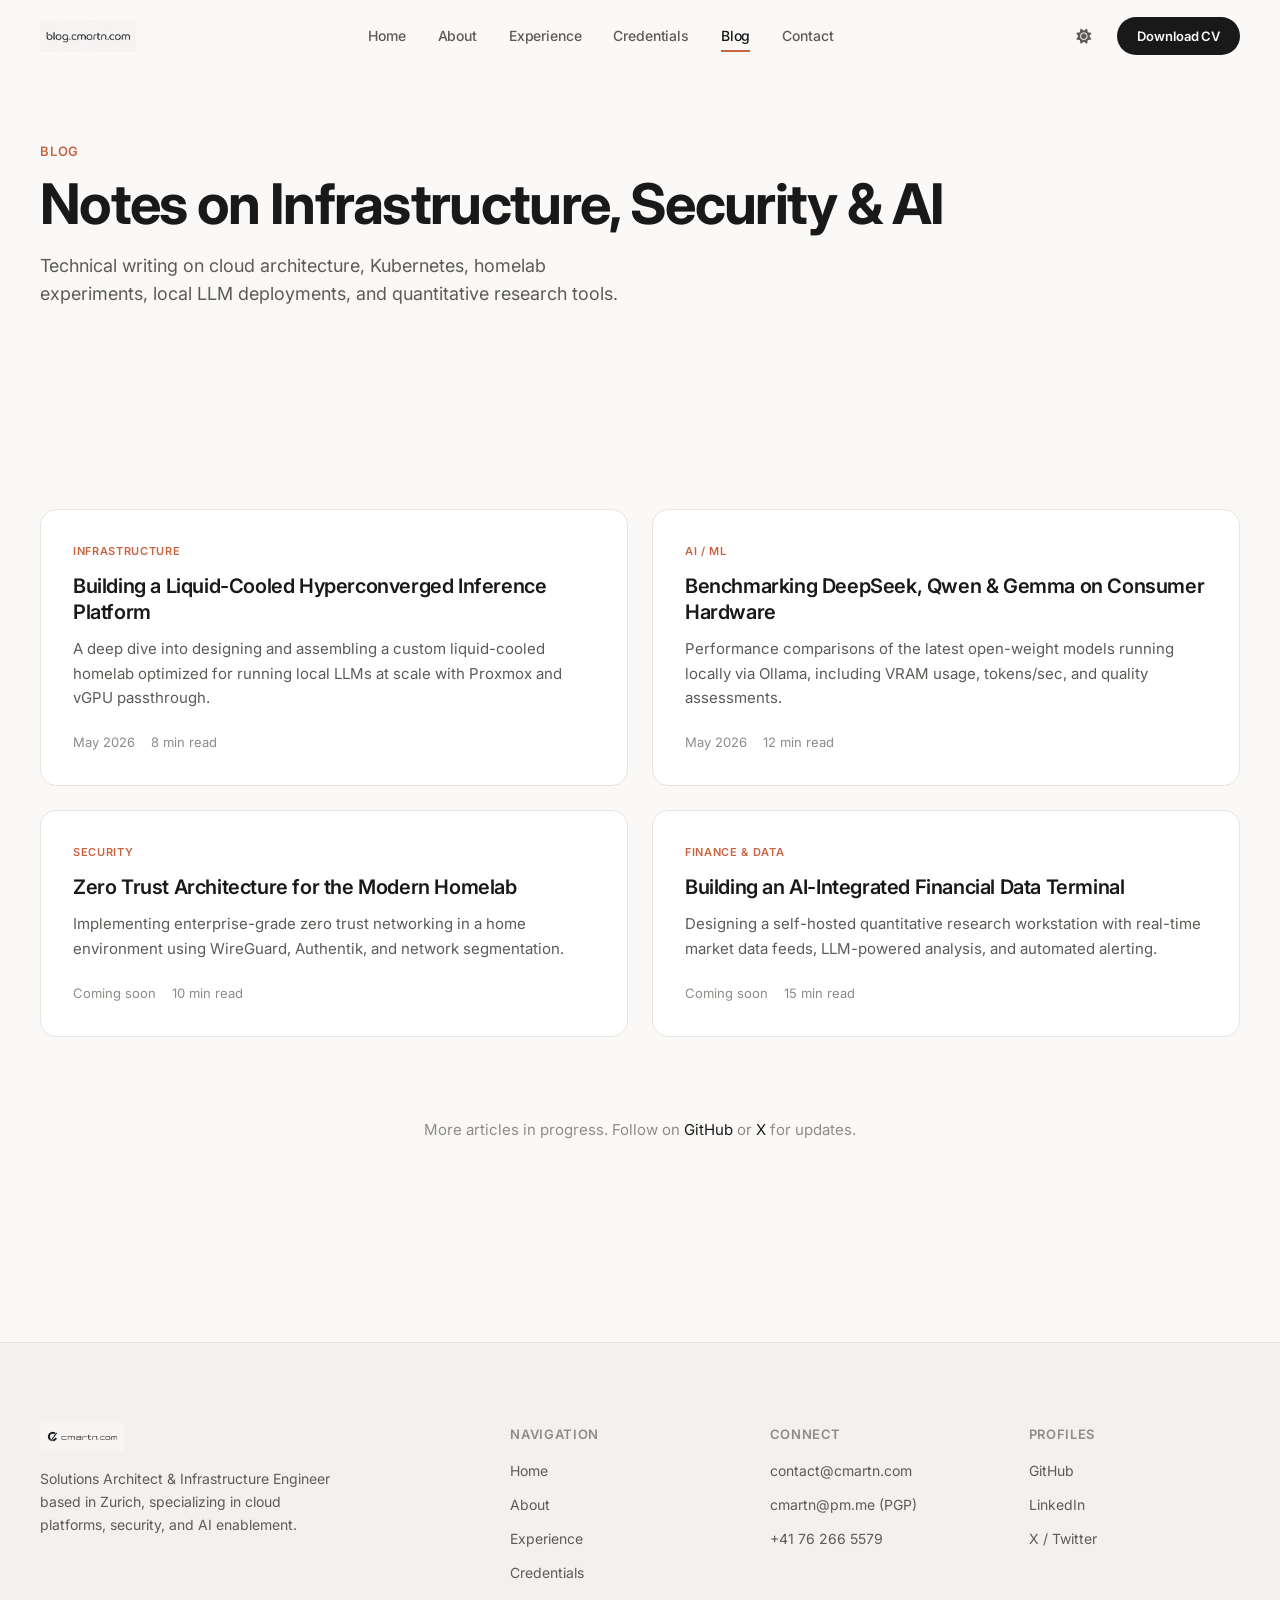
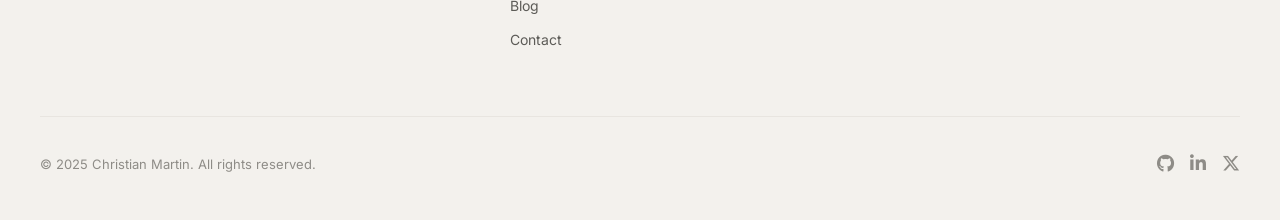
==== commit f35b1ead: "Add blog publishing system, split hero layout, and mobile-first responsive overhaul Introduces indiv" ====
--- a/blog.html
+++ b/blog.html
@@ -5,105 +5,12 @@
     <meta name="viewport" content="width=device-width, initial-scale=1.0">
     <title>Blog — Christian Martin</title>
     <meta name="description" content="Technical writing on cloud infrastructure, Kubernetes, cybersecurity, homelabs, and AI/ML engineering by Christian Martin.">
-    <meta property="og:title" content="Blog — Christian Martin">
-    <meta property="og:description" content="Technical writing on cloud infrastructure, Kubernetes, cybersecurity, and AI/ML engineering.">
-    <meta property="og:type" content="website">
     <link rel="icon" type="image/png" href="img/brand-2.png">
     <link rel="preconnect" href="https://fonts.googleapis.com">
     <link rel="preconnect" href="https://fonts.gstatic.com" crossorigin>
     <link href="https://fonts.googleapis.com/css2?family=Inter:wght@400;500;600;700&display=swap" rel="stylesheet">
     <link rel="stylesheet" href="https://cdnjs.cloudflare.com/ajax/libs/font-awesome/6.5.1/css/all.min.css" integrity="sha512-DTOQO9RWCH3ppGqcWaEA1BIZOC6xxalwEsw9c2QQeAIftl+Vegovlnee1c9QX4TctnWMn13TZye+giMm8e2LwA==" crossorigin="anonymous" referrerpolicy="no-referrer">
     <link rel="stylesheet" href="styles/styles.css">
-    <style>
-        .blog-hero {
-            padding: 140px 24px 80px;
-            background: var(--bg-hero);
-            transition: background-color var(--transition);
-        }
-        .blog-hero-container {
-            max-width: var(--max-width);
-            margin: 0 auto;
-        }
-        .blog-hero-label {
-            font-size: 13px;
-            font-weight: 600;
-            color: var(--accent);
-            letter-spacing: 0.06em;
-            text-transform: uppercase;
-            margin-bottom: 12px;
-        }
-        .blog-hero-title {
-            font-size: clamp(36px, 5vw, 56px);
-            font-weight: 700;
-            line-height: 1.1;
-            letter-spacing: -0.03em;
-            color: var(--text-primary);
-            margin-bottom: 16px;
-        }
-        .blog-hero-desc {
-            font-size: 18px;
-            line-height: 1.6;
-            color: var(--text-secondary);
-            max-width: 600px;
-        }
-        .blog-grid {
-            display: grid;
-            grid-template-columns: repeat(2, 1fr);
-            gap: 24px;
-        }
-        .blog-card {
-            background: var(--card-bg);
-            border: 1px solid var(--border);
-            border-radius: var(--radius-lg);
-            padding: 32px;
-            transition: box-shadow var(--transition), transform var(--transition),
-                        background-color var(--transition), border-color var(--transition);
-            display: flex;
-            flex-direction: column;
-        }
-        .blog-card:hover {
-            box-shadow: var(--card-shadow-hover);
-            transform: translateY(-2px);
-        }
-        .blog-card-tag {
-            font-size: 11px;
-            font-weight: 600;
-            color: var(--accent);
-            text-transform: uppercase;
-            letter-spacing: 0.06em;
-            margin-bottom: 12px;
-        }
-        .blog-card-title {
-            font-size: 20px;
-            font-weight: 600;
-            line-height: 1.3;
-            letter-spacing: -0.02em;
-            color: var(--text-primary);
-            margin-bottom: 12px;
-        }
-        .blog-card-excerpt {
-            font-size: 15px;
-            line-height: 1.65;
-            color: var(--text-secondary);
-            margin-bottom: 20px;
-            flex: 1;
-        }
-        .blog-card-meta {
-            font-size: 13px;
-            color: var(--text-tertiary);
-            display: flex;
-            gap: 16px;
-        }
-        .blog-coming-soon {
-            text-align: center;
-            padding: 80px 24px;
-            color: var(--text-tertiary);
-            font-size: 15px;
-        }
-        @media (max-width: 768px) {
-            .blog-grid { grid-template-columns: 1fr; }
-        }
-    </style>
 </head>
 <body>
     <div class="scroll-progress" id="scrollProgress"></div>
@@ -111,7 +18,7 @@
     <nav class="nav scrolled" id="nav">
         <div class="nav-container">
             <a class="nav-logo" href="index.html" aria-label="Home">
-                <img class="logo-full" src="img/brand-1.png" alt="cmartn.com" width="180" height="40">
+                <img class="logo-full" src="img/brand-4.png" alt="blog.cmartn.com" width="200" height="40">
                 <img class="logo-mark" src="img/brand-2.png" alt="cmartn" width="36" height="36">
             </a>
             <div class="nav-links" id="navLinks">
@@ -127,7 +34,7 @@
                     <i class="fa-solid fa-sun theme-icon-light"></i>
                     <i class="fa-solid fa-moon theme-icon-dark"></i>
                 </button>
-                <a href="img/ResumeChristian.docx-3.pdf" class="nav-cta" download="Christian_Martin_CV.pdf">
+                <a href="img/Christian_Martin_Resume002.pdf" class="nav-cta" download="Christian_Martin_CV.pdf">
                     Download CV
                 </a>
             </div>
@@ -163,7 +70,7 @@
         <section class="section">
             <div class="section-container">
                 <div class="blog-grid">
-                    <article class="blog-card reveal">
+                    <a href="posts/building-inference-platform.html" class="blog-card reveal">
                         <span class="blog-card-tag">Infrastructure</span>
                         <h2 class="blog-card-title">Building a Liquid-Cooled Hyperconverged Inference Platform</h2>
                         <p class="blog-card-excerpt">
@@ -171,12 +78,12 @@
                             optimized for running local LLMs at scale with Proxmox and vGPU passthrough.
                         </p>
                         <div class="blog-card-meta">
-                            <span>Coming soon</span>
+                            <span>May 2026</span>
                             <span>8 min read</span>
                         </div>
-                    </article>
+                    </a>
 
-                    <article class="blog-card reveal">
+                    <a href="posts/benchmarking-local-llms.html" class="blog-card reveal">
                         <span class="blog-card-tag">AI / ML</span>
                         <h2 class="blog-card-title">Benchmarking DeepSeek, Qwen &amp; Gemma on Consumer Hardware</h2>
                         <p class="blog-card-excerpt">
@@ -184,12 +91,12 @@
                             via Ollama, including VRAM usage, tokens/sec, and quality assessments.
                         </p>
                         <div class="blog-card-meta">
-                            <span>Coming soon</span>
+                            <span>May 2026</span>
                             <span>12 min read</span>
                         </div>
-                    </article>
+                    </a>
 
-                    <article class="blog-card reveal">
+                    <a href="#" class="blog-card reveal">
                         <span class="blog-card-tag">Security</span>
                         <h2 class="blog-card-title">Zero Trust Architecture for the Modern Homelab</h2>
                         <p class="blog-card-excerpt">
@@ -200,9 +107,9 @@
                             <span>Coming soon</span>
                             <span>10 min read</span>
                         </div>
-                    </article>
+                    </a>
 
-                    <article class="blog-card reveal">
+                    <a href="#" class="blog-card reveal">
                         <span class="blog-card-tag">Finance &amp; Data</span>
                         <h2 class="blog-card-title">Building an AI-Integrated Financial Data Terminal</h2>
                         <p class="blog-card-excerpt">
@@ -213,7 +120,7 @@
                             <span>Coming soon</span>
                             <span>15 min read</span>
                         </div>
-                    </article>
+                    </a>
                 </div>
 
                 <p class="blog-coming-soon">
--- a/styles/styles.css
+++ b/styles/styles.css
@@ -93,11 +93,7 @@
     -moz-osx-font-smoothing: grayscale;
 }
 
-::selection {
-    background: var(--accent);
-    color: #fff;
-}
-
+::selection { background: var(--accent); color: #fff; }
 ::-webkit-scrollbar { width: 8px; }
 ::-webkit-scrollbar-track { background: var(--scrollbar-track); }
 ::-webkit-scrollbar-thumb { background: var(--scrollbar-thumb); border-radius: 4px; }
@@ -130,7 +126,7 @@
     right: 0;
     z-index: 10000;
     padding: 0 24px;
-    transition: background-color var(--transition), box-shadow var(--transition), padding var(--transition);
+    transition: background-color var(--transition), box-shadow var(--transition);
 }
 
 .nav.scrolled {
@@ -150,9 +146,7 @@
     transition: height var(--transition);
 }
 
-.nav.scrolled .nav-container {
-    height: 60px;
-}
+.nav.scrolled .nav-container { height: 60px; }
 
 .nav-logo {
     display: flex;
@@ -178,14 +172,8 @@
     transition: opacity var(--transition);
 }
 
-.nav.scrolled .nav-logo .logo-full {
-    opacity: 0;
-    pointer-events: none;
-}
-
-.nav.scrolled .nav-logo .logo-mark {
-    opacity: 1;
-}
+.nav.scrolled .nav-logo .logo-full { opacity: 0; pointer-events: none; }
+.nav.scrolled .nav-logo .logo-mark { opacity: 1; }
 
 .nav-links {
     display: flex;
@@ -214,14 +202,10 @@
 }
 
 .nav-link:hover,
-.nav-link.active {
-    color: var(--text-primary);
-}
+.nav-link.active { color: var(--text-primary); }
 
 .nav-link.active::after,
-.nav-link:hover::after {
-    width: 100%;
-}
+.nav-link:hover::after { width: 100%; }
 
 .nav-actions {
     display: flex;
@@ -239,13 +223,9 @@
     color: var(--text-secondary);
     transition: color var(--transition-fast), background var(--transition-fast);
     font-size: 15px;
-    position: relative;
-}
-
-.theme-toggle:hover {
-    color: var(--text-primary);
-    background: var(--tag-bg);
-}
+}
+
+.theme-toggle:hover { color: var(--text-primary); background: var(--tag-bg); }
 
 .theme-icon-dark { display: none; }
 [data-theme="dark"] .theme-icon-light { display: none; }
@@ -262,9 +242,7 @@
     letter-spacing: -0.01em;
 }
 
-.nav-cta:hover {
-    opacity: 0.85;
-}
+.nav-cta:hover { opacity: 0.85; }
 
 /* Hamburger */
 .nav-hamburger {
@@ -272,9 +250,9 @@
     flex-direction: column;
     justify-content: center;
     gap: 5px;
-    width: 36px;
-    height: 36px;
-    padding: 6px;
+    width: 44px;
+    height: 44px;
+    padding: 10px;
     z-index: 10002;
 }
 
@@ -287,23 +265,14 @@
     transition: transform var(--transition), opacity var(--transition);
 }
 
-.nav-hamburger.open span:nth-child(1) {
-    transform: translateY(7px) rotate(45deg);
-}
-.nav-hamburger.open span:nth-child(2) {
-    opacity: 0;
-}
-.nav-hamburger.open span:nth-child(3) {
-    transform: translateY(-7px) rotate(-45deg);
-}
+.nav-hamburger.open span:nth-child(1) { transform: translateY(7px) rotate(45deg); }
+.nav-hamburger.open span:nth-child(2) { opacity: 0; }
+.nav-hamburger.open span:nth-child(3) { transform: translateY(-7px) rotate(-45deg); }
 
 /* Mobile Menu */
 .mobile-menu {
     position: fixed;
-    top: 0;
-    left: 0;
-    right: 0;
-    bottom: 0;
+    top: 0; left: 0; right: 0; bottom: 0;
     background: var(--bg-primary);
     z-index: 9999;
     display: flex;
@@ -314,10 +283,7 @@
     transition: opacity var(--transition);
 }
 
-.mobile-menu.open {
-    opacity: 1;
-    pointer-events: auto;
-}
+.mobile-menu.open { opacity: 1; pointer-events: auto; }
 
 .mobile-menu-inner {
     display: flex;
@@ -334,34 +300,33 @@
     transition: color var(--transition-fast);
 }
 
-.mobile-link:hover {
-    color: var(--accent);
-}
-
-.mobile-divider {
-    width: 40px;
-    height: 1px;
-    background: var(--border);
-}
-
-/* ============================================================
-   HERO
+.mobile-link:hover { color: var(--accent); }
+.mobile-divider { width: 40px; height: 1px; background: var(--border); }
+
+/* ============================================================
+   HERO — Split layout with portrait
    ============================================================ */
 .hero {
     min-height: 100vh;
     display: flex;
     align-items: center;
-    justify-content: center;
     position: relative;
     background: var(--bg-hero);
     padding: 120px 24px 80px;
     transition: background-color var(--transition);
 }
 
-.hero-container {
-    max-width: 800px;
-    text-align: center;
-}
+.hero-split {
+    max-width: var(--max-width);
+    margin: 0 auto;
+    display: grid;
+    grid-template-columns: 1fr 0.85fr;
+    gap: 64px;
+    align-items: center;
+    width: 100%;
+}
+
+.hero-content { text-align: left; }
 
 .hero-label {
     font-size: 14px;
@@ -369,40 +334,37 @@
     color: var(--text-tertiary);
     letter-spacing: 0.06em;
     text-transform: uppercase;
-    margin-bottom: 24px;
+    margin-bottom: 20px;
 }
 
 .hero-title {
-    font-size: clamp(48px, 8vw, 80px);
+    font-size: clamp(44px, 6vw, 72px);
     font-weight: 700;
     line-height: 1.05;
     letter-spacing: -0.035em;
     color: var(--text-primary);
-    margin-bottom: 24px;
+    margin-bottom: 20px;
 }
 
 .hero-subtitle {
-    font-size: clamp(17px, 2.2vw, 20px);
+    font-size: clamp(16px, 2vw, 19px);
     line-height: 1.6;
     color: var(--text-secondary);
-    max-width: 600px;
-    margin: 0 auto 48px;
+    max-width: 520px;
+    margin-bottom: 40px;
 }
 
 .hero-stats {
     display: flex;
-    justify-content: center;
-    gap: 48px;
-    margin-bottom: 48px;
+    gap: 36px;
+    margin-bottom: 40px;
     flex-wrap: wrap;
 }
 
-.hero-stat {
-    text-align: center;
-}
+.hero-stat { text-align: left; }
 
 .hero-stat-number {
-    font-size: 36px;
+    font-size: 32px;
     font-weight: 700;
     color: var(--text-primary);
     letter-spacing: -0.03em;
@@ -410,43 +372,40 @@
 }
 
 .hero-stat-plus {
-    font-size: 24px;
+    font-size: 22px;
     font-weight: 600;
     color: var(--accent);
 }
 
 .hero-stat-label {
     display: block;
-    font-size: 13px;
-    color: var(--text-tertiary);
-    margin-top: 6px;
+    font-size: 12px;
+    color: var(--text-tertiary);
+    margin-top: 4px;
     letter-spacing: -0.01em;
 }
 
 .hero-actions {
     display: flex;
-    justify-content: center;
     gap: 16px;
     flex-wrap: wrap;
 }
 
-.hero-scroll-hint {
-    position: absolute;
-    bottom: 40px;
-    left: 50%;
-    transform: translateX(-50%);
-}
-
-.scroll-line {
-    width: 1px;
-    height: 48px;
-    background: linear-gradient(to bottom, var(--border), transparent);
-    animation: scrollPulse 2s ease-in-out infinite;
-}
-
-@keyframes scrollPulse {
-    0%, 100% { opacity: 0.4; transform: scaleY(1); }
-    50% { opacity: 1; transform: scaleY(1.2); }
+/* Portrait */
+.hero-portrait {
+    display: flex;
+    align-items: center;
+    justify-content: center;
+}
+
+.hero-portrait img {
+    width: 100%;
+    max-width: 420px;
+    aspect-ratio: 3/4;
+    object-fit: cover;
+    border-radius: var(--radius-lg);
+    border: 1px solid var(--border);
+    box-shadow: var(--card-shadow-hover);
 }
 
 /* ============================================================
@@ -472,10 +431,7 @@
     color: var(--bg-primary);
 }
 
-.btn-primary:hover {
-    opacity: 0.88;
-    transform: translateY(-1px);
-}
+.btn-primary:hover { opacity: 0.88; transform: translateY(-1px); }
 
 .btn-outline {
     background: transparent;
@@ -483,14 +439,8 @@
     box-shadow: inset 0 0 0 1.5px var(--border);
 }
 
-.btn-outline:hover {
-    box-shadow: inset 0 0 0 1.5px var(--text-primary);
-    transform: translateY(-1px);
-}
-
-.btn-full {
-    width: 100%;
-}
+.btn-outline:hover { box-shadow: inset 0 0 0 1.5px var(--text-primary); transform: translateY(-1px); }
+.btn-full { width: 100%; }
 
 /* ============================================================
    SECTIONS
@@ -501,18 +451,14 @@
     transition: background-color var(--transition);
 }
 
-.section-alt {
-    background: var(--bg-tertiary);
-}
+.section-alt { background: var(--bg-tertiary); }
 
 .section-container {
     max-width: var(--max-width);
     margin: 0 auto;
 }
 
-.section-header {
-    margin-bottom: 64px;
-}
+.section-header { margin-bottom: 64px; }
 
 .section-label {
     display: inline-block;
@@ -538,6 +484,103 @@
     max-width: 600px;
     margin-top: 16px;
     line-height: 1.6;
+}
+
+/* ============================================================
+   LATEST: Articles + X Feed
+   ============================================================ */
+.latest-grid {
+    display: grid;
+    grid-template-columns: 1fr 1fr;
+    gap: 48px;
+    align-items: start;
+}
+
+.latest-subheading {
+    font-size: 14px;
+    font-weight: 600;
+    color: var(--text-tertiary);
+    text-transform: uppercase;
+    letter-spacing: 0.05em;
+    margin-bottom: 20px;
+}
+
+.latest-articles {
+    display: flex;
+    flex-direction: column;
+    gap: 16px;
+}
+
+.article-preview {
+    display: block;
+    background: var(--card-bg);
+    border: 1px solid var(--border);
+    border-radius: var(--radius-lg);
+    padding: 28px;
+    transition: box-shadow var(--transition), transform var(--transition), background-color var(--transition), border-color var(--transition);
+}
+
+.article-preview:hover {
+    box-shadow: var(--card-shadow-hover);
+    transform: translateY(-2px);
+}
+
+.article-tag {
+    font-size: 11px;
+    font-weight: 600;
+    color: var(--accent);
+    text-transform: uppercase;
+    letter-spacing: 0.06em;
+    display: block;
+    margin-bottom: 8px;
+}
+
+.article-title {
+    font-size: 17px;
+    font-weight: 600;
+    line-height: 1.35;
+    letter-spacing: -0.02em;
+    color: var(--text-primary);
+    margin-bottom: 8px;
+}
+
+.article-excerpt {
+    font-size: 14px;
+    line-height: 1.6;
+    color: var(--text-secondary);
+    margin-bottom: 12px;
+}
+
+.article-meta {
+    font-size: 12px;
+    color: var(--text-tertiary);
+}
+
+.view-all-link {
+    font-size: 14px;
+    font-weight: 600;
+    color: var(--accent);
+    transition: color var(--transition-fast);
+    padding-top: 8px;
+}
+
+.view-all-link:hover { color: var(--accent-hover); }
+
+/* X / Twitter Embed */
+.latest-social { min-width: 0; }
+
+.x-embed-container {
+    background: var(--card-bg);
+    border: 1px solid var(--border);
+    border-radius: var(--radius-lg);
+    padding: 16px;
+    min-height: 300px;
+    overflow: hidden;
+    transition: background-color var(--transition), border-color var(--transition);
+}
+
+.x-embed-container iframe {
+    border-radius: var(--radius) !important;
 }
 
 /* ============================================================
@@ -567,9 +610,7 @@
     transition: box-shadow var(--transition), background-color var(--transition), border-color var(--transition);
 }
 
-.focus-card:hover {
-    box-shadow: var(--card-shadow-hover);
-}
+.focus-card:hover { box-shadow: var(--card-shadow-hover); }
 
 .focus-card h3 {
     font-size: 18px;
@@ -586,8 +627,6 @@
 }
 
 /* Skills */
-.skills-section { margin-top: 0; }
-
 .skills-heading {
     font-size: 20px;
     font-weight: 600;
@@ -633,6 +672,25 @@
     color: var(--accent);
 }
 
+/* Highlighted AI skill group */
+.skill-group-highlight {
+    border: 1px solid var(--accent-subtle);
+    border-radius: var(--radius-lg);
+    padding: 20px;
+    background: var(--accent-subtle);
+}
+
+.skill-tag-accent {
+    background: var(--accent);
+    color: #fff;
+    font-weight: 600;
+}
+
+.skill-tag-accent:hover {
+    background: var(--accent-hover);
+    color: #fff;
+}
+
 /* ============================================================
    EXPERIENCE TIMELINE
    ============================================================ */
@@ -684,7 +742,6 @@
     font-weight: 500;
     color: var(--text-tertiary);
     margin-bottom: 16px;
-    letter-spacing: -0.01em;
 }
 
 .timeline-desc {
@@ -694,10 +751,7 @@
     margin-bottom: 16px;
 }
 
-.timeline-highlights {
-    list-style: none;
-    margin-bottom: 20px;
-}
+.timeline-highlights { margin-bottom: 20px; }
 
 .timeline-highlights li {
     position: relative;
@@ -733,11 +787,10 @@
     background: var(--tag-bg);
     color: var(--tag-text);
     letter-spacing: -0.01em;
-    transition: background var(--transition-fast), color var(--transition-fast);
-}
-
-/* ============================================================
-   CERTIFICATIONS
+}
+
+/* ============================================================
+   CERTIFICATIONS — with badge images
    ============================================================ */
 .certs-grid {
     display: grid;
@@ -750,7 +803,10 @@
     background: var(--card-bg);
     border: 1px solid var(--border);
     border-radius: var(--radius-lg);
-    padding: 28px 32px;
+    padding: 24px 28px;
+    display: flex;
+    align-items: center;
+    gap: 20px;
     transition: box-shadow var(--transition), transform var(--transition), background-color var(--transition), border-color var(--transition);
 }
 
@@ -759,24 +815,66 @@
     transform: translateY(-2px);
 }
 
+/* Featured cert (CISSP) spans full width */
+.cert-card-featured {
+    grid-column: 1 / -1;
+    padding: 32px 36px;
+    border-color: var(--accent);
+    background: var(--accent-subtle);
+}
+
+.cert-badge-img {
+    flex-shrink: 0;
+    width: 64px;
+    height: 64px;
+    display: flex;
+    align-items: center;
+    justify-content: center;
+}
+
+.cert-card-featured .cert-badge-img {
+    width: 80px;
+    height: 80px;
+}
+
+.cert-badge-img img {
+    width: 100%;
+    height: 100%;
+    object-fit: contain;
+    border-radius: var(--radius-sm);
+}
+
+.cert-badge-placeholder {
+    background: var(--tag-bg);
+    border-radius: var(--radius);
+    font-size: 14px;
+    font-weight: 700;
+    color: var(--text-tertiary);
+    letter-spacing: 0.02em;
+}
+
+.cert-info { flex: 1; min-width: 0; }
+
 .cert-issuer {
-    font-size: 12px;
+    font-size: 11px;
     font-weight: 600;
     color: var(--accent);
     text-transform: uppercase;
     letter-spacing: 0.06em;
     display: block;
-    margin-bottom: 8px;
+    margin-bottom: 4px;
 }
 
 .cert-name {
-    font-size: 17px;
-    font-weight: 600;
-    line-height: 1.35;
+    font-size: 16px;
+    font-weight: 600;
+    line-height: 1.3;
     letter-spacing: -0.02em;
     color: var(--text-primary);
-    margin-bottom: 8px;
-}
+    margin-bottom: 4px;
+}
+
+.cert-card-featured .cert-name { font-size: 19px; }
 
 .cert-date {
     font-size: 13px;
@@ -925,12 +1023,9 @@
 .contact-link {
     color: var(--text-primary);
     transition: color var(--transition-fast);
-    text-decoration: none;
-}
-
-.contact-link:hover {
-    color: var(--accent);
-}
+}
+
+.contact-link:hover { color: var(--accent); }
 
 .pgp-badge {
     display: inline-block;
@@ -945,10 +1040,7 @@
     transition: background var(--transition-fast);
 }
 
-.pgp-badge:hover {
-    background: var(--accent);
-    color: #fff;
-}
+.pgp-badge:hover { background: var(--accent); color: #fff; }
 
 /* Contact Form */
 .contact-form {
@@ -973,7 +1065,6 @@
     font-size: 13px;
     font-weight: 600;
     color: var(--text-tertiary);
-    letter-spacing: -0.01em;
 }
 
 .form-group input,
@@ -989,9 +1080,7 @@
 }
 
 .form-group input::placeholder,
-.form-group textarea::placeholder {
-    color: var(--text-tertiary);
-}
+.form-group textarea::placeholder { color: var(--text-tertiary); }
 
 .form-group input:focus,
 .form-group textarea:focus {
@@ -999,10 +1088,7 @@
     box-shadow: 0 0 0 3px var(--accent-subtle);
 }
 
-.form-group textarea {
-    resize: vertical;
-    min-height: 120px;
-}
+.form-group textarea { resize: vertical; min-height: 120px; }
 
 /* ============================================================
    FOOTER
@@ -1014,10 +1100,7 @@
     transition: background-color var(--transition), border-color var(--transition);
 }
 
-.footer-container {
-    max-width: var(--max-width);
-    margin: 0 auto;
-}
+.footer-container { max-width: var(--max-width); margin: 0 auto; }
 
 .footer-grid {
     display: grid;
@@ -1026,11 +1109,7 @@
     margin-bottom: 64px;
 }
 
-.footer-logo {
-    height: 28px;
-    width: auto;
-    margin-bottom: 16px;
-}
+.footer-logo { height: 28px; width: auto; margin-bottom: 16px; }
 
 .footer-tagline {
     font-size: 14px;
@@ -1060,9 +1139,7 @@
     transition: color var(--transition-fast);
 }
 
-.footer-col a:hover {
-    color: var(--text-primary);
-}
+.footer-col a:hover { color: var(--text-primary); }
 
 .footer-bottom {
     display: flex;
@@ -1088,9 +1165,7 @@
     transition: color var(--transition-fast);
 }
 
-.footer-social a:hover {
-    color: var(--text-primary);
-}
+.footer-social a:hover { color: var(--text-primary); }
 
 /* ============================================================
    BACK TO TOP
@@ -1117,16 +1192,240 @@
     box-shadow: var(--card-shadow);
 }
 
-.back-to-top.visible {
-    opacity: 1;
-    pointer-events: auto;
-    transform: translateY(0);
-}
-
-.back-to-top:hover {
+.back-to-top.visible { opacity: 1; pointer-events: auto; transform: translateY(0); }
+.back-to-top:hover { background: var(--text-primary); color: var(--bg-primary); border-color: var(--text-primary); }
+
+/* ============================================================
+   BLOG POST STYLES (shared across blog.html & posts/)
+   ============================================================ */
+.post-article {
+    max-width: 720px;
+    margin: 0 auto;
+    padding: 140px 24px 80px;
+}
+
+.post-header { margin-bottom: 48px; }
+
+.post-tag {
+    font-size: 12px;
+    font-weight: 600;
+    color: var(--accent);
+    text-transform: uppercase;
+    letter-spacing: 0.06em;
+    margin-bottom: 16px;
+    display: block;
+}
+
+.post-title {
+    font-size: clamp(32px, 5vw, 44px);
+    font-weight: 700;
+    line-height: 1.15;
+    letter-spacing: -0.03em;
+    color: var(--text-primary);
+    margin-bottom: 16px;
+}
+
+.post-meta {
+    font-size: 14px;
+    color: var(--text-tertiary);
+}
+
+.post-content {
+    font-size: 17px;
+    line-height: 1.8;
+    color: var(--text-secondary);
+}
+
+.post-content h2 {
+    font-size: 24px;
+    font-weight: 600;
+    color: var(--text-primary);
+    margin: 48px 0 16px;
+    letter-spacing: -0.02em;
+}
+
+.post-content h3 {
+    font-size: 20px;
+    font-weight: 600;
+    color: var(--text-primary);
+    margin: 36px 0 12px;
+    letter-spacing: -0.02em;
+}
+
+.post-content p { margin-bottom: 20px; }
+
+.post-content ul,
+.post-content ol {
+    margin-bottom: 20px;
+    padding-left: 24px;
+}
+
+.post-content li {
+    list-style: disc;
+    margin-bottom: 8px;
+    line-height: 1.7;
+}
+
+.post-content ol li { list-style: decimal; }
+
+.post-content code {
+    font-family: var(--font-mono);
+    font-size: 0.9em;
+    background: var(--code-bg);
+    padding: 2px 6px;
+    border-radius: 4px;
+}
+
+.post-content pre {
+    background: var(--code-bg);
+    border: 1px solid var(--border);
+    border-radius: var(--radius);
+    padding: 20px;
+    overflow-x: auto;
+    margin-bottom: 24px;
+}
+
+.post-content pre code {
+    background: none;
+    padding: 0;
+}
+
+.post-content blockquote {
+    border-left: 3px solid var(--accent);
+    padding-left: 20px;
+    margin: 24px 0;
+    color: var(--text-tertiary);
+    font-style: italic;
+}
+
+.post-footer {
+    margin-top: 64px;
+    padding-top: 32px;
+    border-top: 1px solid var(--border);
+    display: flex;
+    align-items: center;
+    justify-content: space-between;
+    flex-wrap: wrap;
+    gap: 16px;
+}
+
+.discuss-btn {
+    display: inline-flex;
+    align-items: center;
+    gap: 8px;
+    font-size: 14px;
+    font-weight: 600;
+    padding: 10px 24px;
+    border-radius: var(--radius-pill);
     background: var(--text-primary);
     color: var(--bg-primary);
-    border-color: var(--text-primary);
+    transition: opacity var(--transition-fast);
+}
+
+.discuss-btn:hover { opacity: 0.85; }
+
+.post-back {
+    font-size: 14px;
+    font-weight: 500;
+    color: var(--text-secondary);
+    transition: color var(--transition-fast);
+}
+
+.post-back:hover { color: var(--accent); }
+
+/* Blog listing page */
+.blog-hero {
+    padding: 140px 24px 80px;
+    background: var(--bg-hero);
+    transition: background-color var(--transition);
+}
+
+.blog-hero-container { max-width: var(--max-width); margin: 0 auto; }
+
+.blog-hero-label {
+    font-size: 13px;
+    font-weight: 600;
+    color: var(--accent);
+    letter-spacing: 0.06em;
+    text-transform: uppercase;
+    margin-bottom: 12px;
+}
+
+.blog-hero-title {
+    font-size: clamp(36px, 5vw, 56px);
+    font-weight: 700;
+    line-height: 1.1;
+    letter-spacing: -0.03em;
+    color: var(--text-primary);
+    margin-bottom: 16px;
+}
+
+.blog-hero-desc {
+    font-size: 18px;
+    line-height: 1.6;
+    color: var(--text-secondary);
+    max-width: 600px;
+}
+
+.blog-grid {
+    display: grid;
+    grid-template-columns: repeat(2, 1fr);
+    gap: 24px;
+}
+
+.blog-card {
+    background: var(--card-bg);
+    border: 1px solid var(--border);
+    border-radius: var(--radius-lg);
+    padding: 32px;
+    transition: box-shadow var(--transition), transform var(--transition), background-color var(--transition), border-color var(--transition);
+    display: flex;
+    flex-direction: column;
+}
+
+.blog-card:hover {
+    box-shadow: var(--card-shadow-hover);
+    transform: translateY(-2px);
+}
+
+.blog-card-tag {
+    font-size: 11px;
+    font-weight: 600;
+    color: var(--accent);
+    text-transform: uppercase;
+    letter-spacing: 0.06em;
+    margin-bottom: 12px;
+}
+
+.blog-card-title {
+    font-size: 20px;
+    font-weight: 600;
+    line-height: 1.3;
+    letter-spacing: -0.02em;
+    color: var(--text-primary);
+    margin-bottom: 12px;
+}
+
+.blog-card-excerpt {
+    font-size: 15px;
+    line-height: 1.65;
+    color: var(--text-secondary);
+    margin-bottom: 20px;
+    flex: 1;
+}
+
+.blog-card-meta {
+    font-size: 13px;
+    color: var(--text-tertiary);
+    display: flex;
+    gap: 16px;
+}
+
+.blog-coming-soon {
+    text-align: center;
+    padding: 80px 24px;
+    color: var(--text-tertiary);
+    font-size: 15px;
 }
 
 /* ============================================================
@@ -1143,134 +1442,92 @@
     transform: translateY(0);
 }
 
-/* Stagger children */
 .reveal:nth-child(2) { transition-delay: 0.1s; }
 .reveal:nth-child(3) { transition-delay: 0.2s; }
 .reveal:nth-child(4) { transition-delay: 0.3s; }
 
 /* ============================================================
-   RESPONSIVE
+   RESPONSIVE — Mobile First Polished
    ============================================================ */
 @media (max-width: 1024px) {
     :root { --section-py: 80px; }
-
+    .hero-split { grid-template-columns: 1fr 1fr; gap: 40px; }
     .about-grid { grid-template-columns: 1fr; gap: 32px; }
     .skills-grid { grid-template-columns: repeat(2, 1fr); }
     .certs-grid { grid-template-columns: 1fr; }
     .training-grid { grid-template-columns: repeat(2, 1fr); }
+    .latest-grid { grid-template-columns: 1fr; gap: 40px; }
     .footer-grid { grid-template-columns: 2fr 1fr 1fr; }
     .footer-grid .footer-brand { grid-column: 1 / -1; }
     .contact-grid { grid-template-columns: 1fr; gap: 48px; }
-
-    .timeline-entry {
-        grid-template-columns: 1fr;
-        gap: 8px;
-    }
-    .timeline-date {
-        padding-top: 0;
-    }
+    .timeline-entry { grid-template-columns: 1fr; gap: 8px; }
+    .timeline-date { padding-top: 0; }
 }
 
 @media (max-width: 768px) {
     :root { --section-py: 64px; }
 
-    .nav-links,
-    .nav-actions .nav-cta {
-        display: none;
-    }
-
-    .nav-hamburger {
-        display: flex;
-    }
-
-    .nav-actions {
-        gap: 8px;
-    }
-
-    .hero {
-        padding: 100px 24px 60px;
-        min-height: auto;
-    }
-
-    .hero-stats {
-        gap: 32px;
-    }
-
-    .hero-stat-number {
-        font-size: 28px;
-    }
-
-    .hero-scroll-hint { display: none; }
-
-    .skills-grid {
+    .nav-links, .nav-actions .nav-cta { display: none; }
+    .nav-hamburger { display: flex; }
+    .nav-actions { gap: 8px; }
+
+    .hero { padding: 100px 24px 60px; min-height: auto; }
+    .hero-split {
         grid-template-columns: 1fr;
-        gap: 24px;
-    }
-
-    .edu-grid {
-        grid-template-columns: 1fr;
-    }
-
-    .training-grid {
-        grid-template-columns: 1fr;
-    }
-
-    .form-row {
-        grid-template-columns: 1fr;
-    }
-
-    .footer-grid {
-        grid-template-columns: 1fr 1fr;
-        gap: 32px;
-    }
-
-    .footer-bottom {
-        flex-direction: column;
-        gap: 16px;
+        gap: 40px;
         text-align: center;
     }
-
-    .section-header {
-        margin-bottom: 40px;
+    .hero-content { order: 2; }
+    .hero-portrait { order: 1; justify-content: center; }
+    .hero-portrait img { max-width: 260px; aspect-ratio: 1; border-radius: 50%; }
+    .hero-stats { justify-content: center; }
+    .hero-stat { text-align: center; }
+    .hero-actions { justify-content: center; }
+    .hero-subtitle { margin-left: auto; margin-right: auto; }
+
+    .skills-grid { grid-template-columns: 1fr; gap: 24px; }
+    .edu-grid { grid-template-columns: 1fr; }
+    .training-grid { grid-template-columns: 1fr; }
+    .form-row { grid-template-columns: 1fr; }
+    .blog-grid { grid-template-columns: 1fr; }
+
+    .cert-card { flex-direction: row; gap: 16px; padding: 20px; }
+    .cert-badge-img { width: 48px; height: 48px; }
+    .cert-card-featured .cert-badge-img { width: 56px; height: 56px; }
+    .cert-card-featured { padding: 24px; }
+    .cert-name { font-size: 14px; }
+    .cert-card-featured .cert-name { font-size: 16px; }
+
+    .footer-grid { grid-template-columns: 1fr 1fr; gap: 32px; }
+    .footer-bottom { flex-direction: column; gap: 16px; text-align: center; }
+    .section-header { margin-bottom: 40px; }
+}
+
+@media (max-width: 480px) {
+    .hero-title { font-size: 36px; }
+    .hero-stats { flex-direction: column; gap: 16px; }
+    .hero-actions { flex-direction: column; width: 100%; }
+    .hero-actions .btn { width: 100%; }
+    .hero-portrait img { max-width: 200px; }
+    .footer-grid { grid-template-columns: 1fr; }
+    .timeline-card { padding: 20px; }
+    .skill-group-highlight { padding: 16px; }
+
+    .cert-card {
+        flex-direction: column;
+        text-align: center;
+        gap: 12px;
     }
-}
-
-@media (max-width: 480px) {
-    .hero-title {
-        font-size: 40px;
-    }
-
-    .hero-stats {
-        flex-direction: column;
-        gap: 20px;
-    }
-
-    .hero-actions {
-        flex-direction: column;
-        width: 100%;
-    }
-
-    .hero-actions .btn {
-        width: 100%;
-    }
-
-    .footer-grid {
-        grid-template-columns: 1fr;
-    }
-
-    .timeline-card {
-        padding: 24px;
-    }
-}
-
-/* ============================================================
-   PRINT STYLES
+    .cert-badge-img { width: 56px; height: 56px; }
+}
+
+/* ============================================================
+   PRINT
    ============================================================ */
 @media print {
     .nav, .scroll-progress, .back-to-top, .theme-toggle,
-    .hero-scroll-hint, .mobile-menu, .contact-form-wrap { display: none !important; }
+    .mobile-menu, .contact-form-wrap, .x-embed-container { display: none !important; }
     .section, .section-alt { background: #fff !important; }
     .reveal { opacity: 1 !important; transform: none !important; }
     body { color: #000; font-size: 12pt; }
-    a[href]::after { content: " (" attr(href) ")"; font-size: 10pt; color: #666; }
-}
+}
